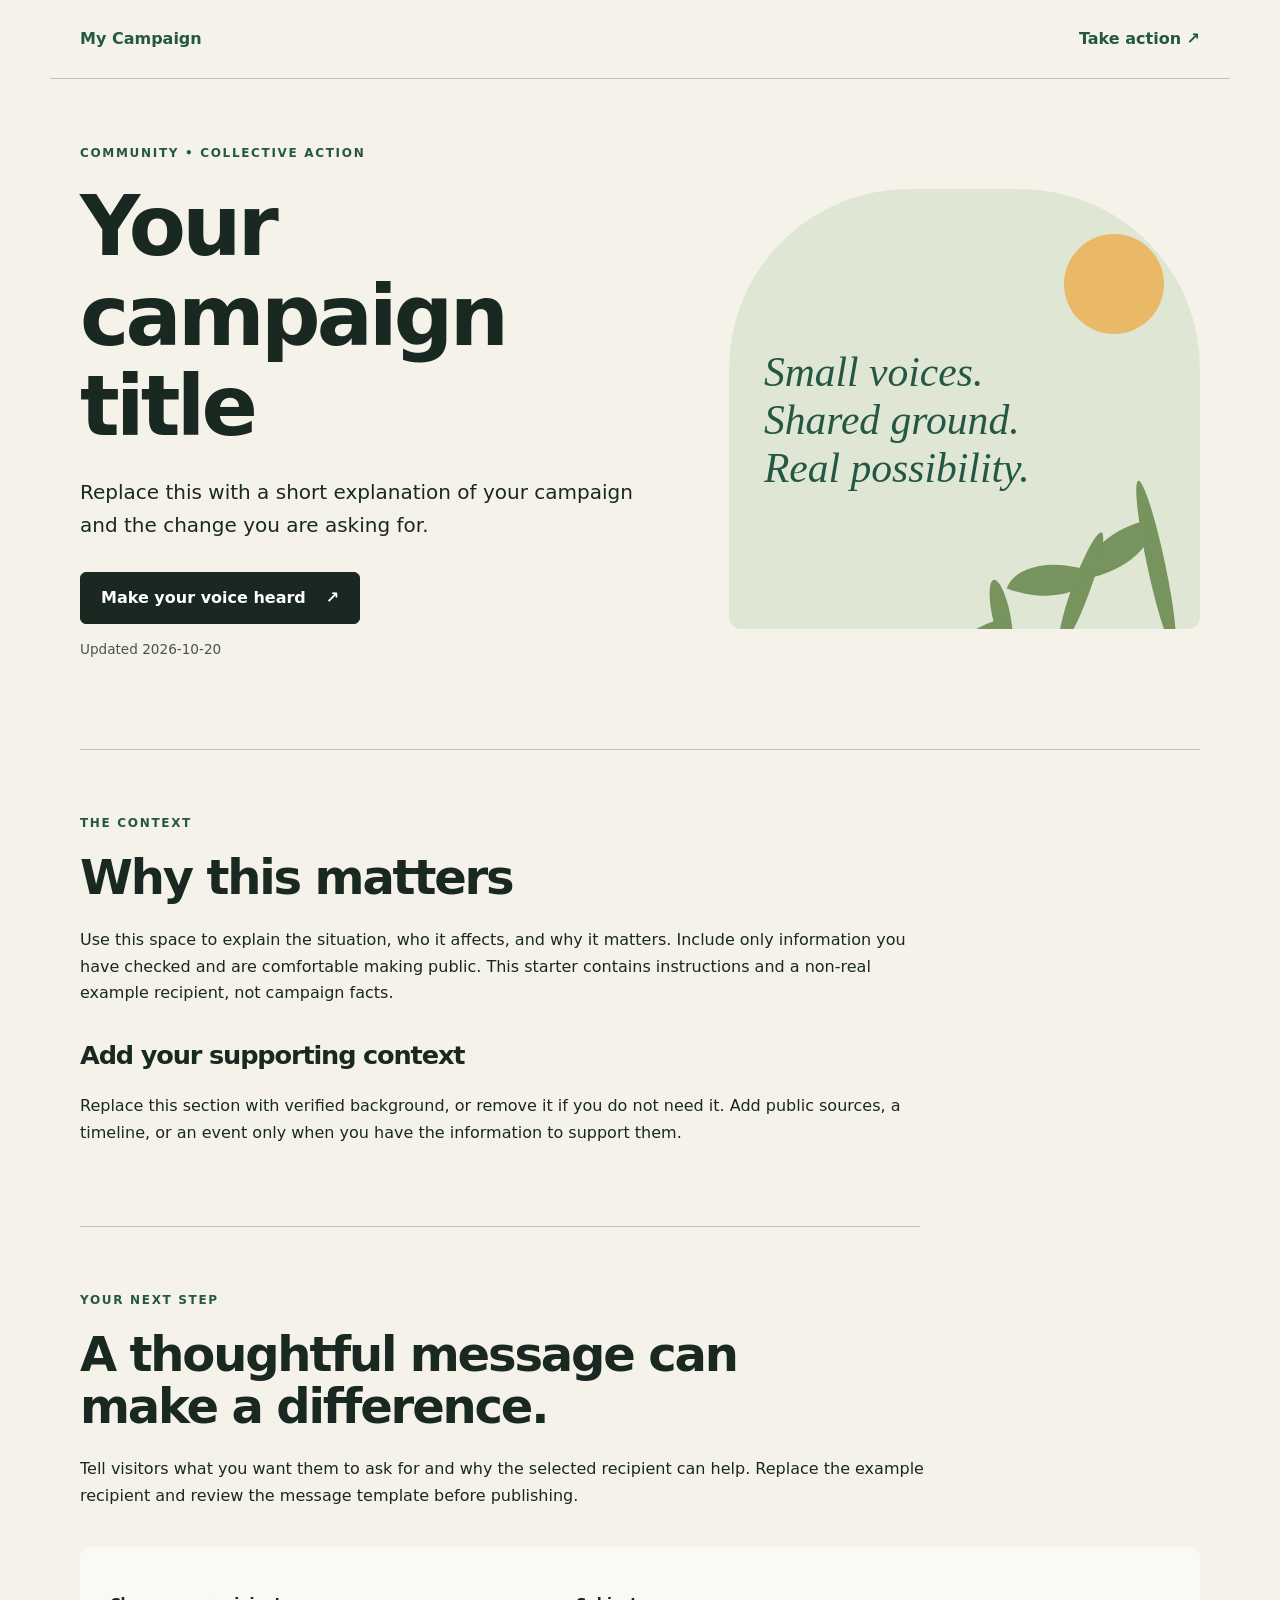
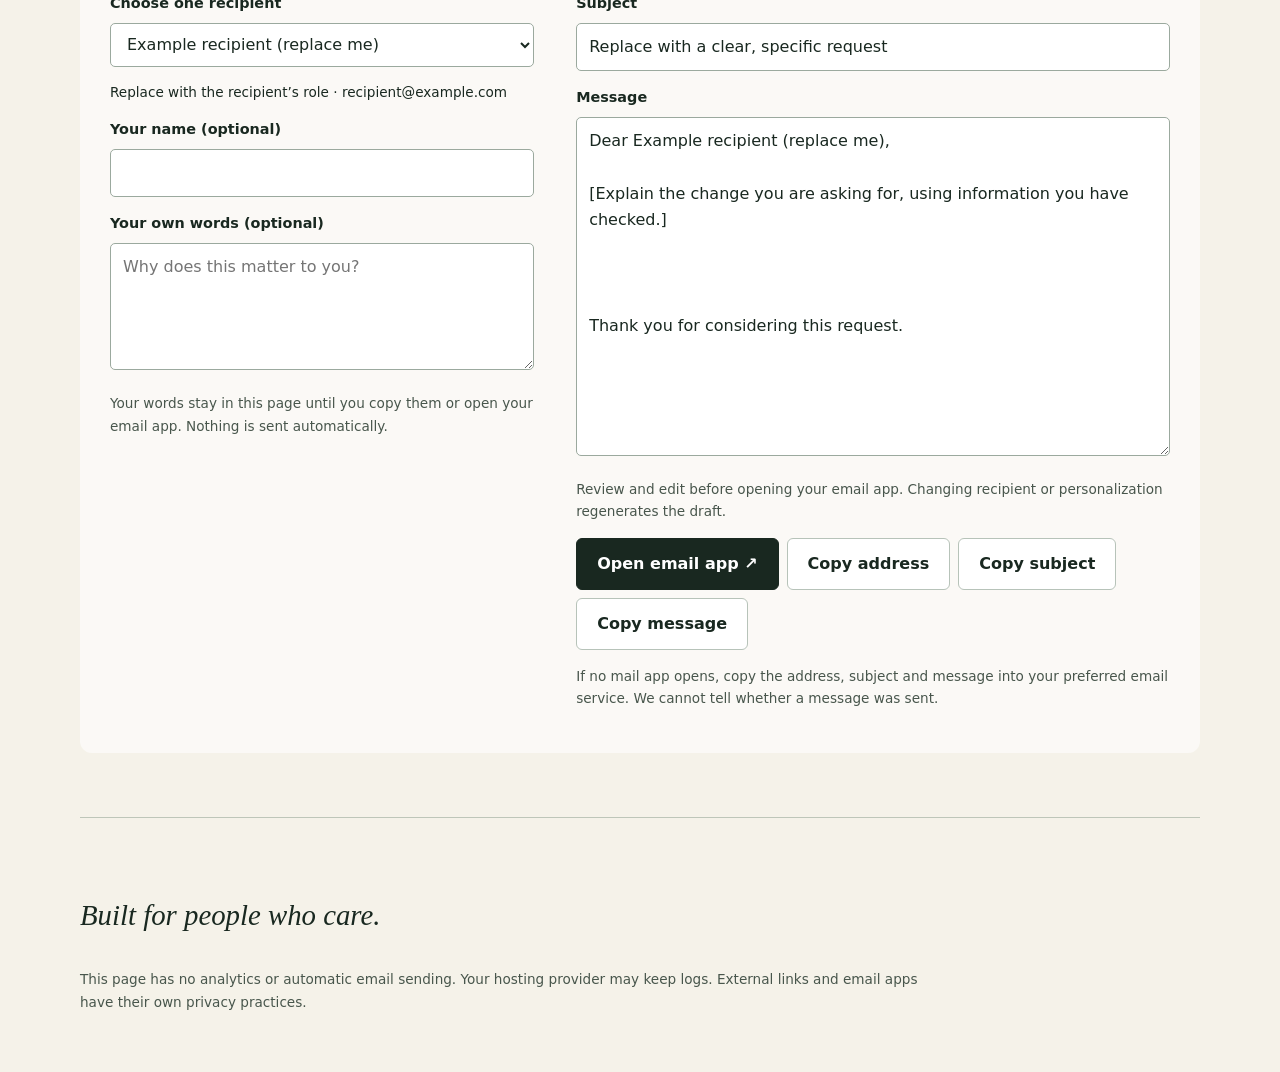
==== index.html @ 91231519 "Simplify root website and editor entrypoints with mission-first guide" ====
<!doctype html><html lang="en"><head><meta charset="utf-8"><meta name="viewport" content="width=device-width, initial-scale=1"><title>Your campaign title</title><meta name="description" content="Replace this with a short explanation of your campaign and the change you are asking for."><meta property="og:title" content="Your campaign title"><meta property="og:description" content="Replace this with a short explanation of your campaign and the change you are asking for."><link rel="stylesheet" href="styles/site.css"></head><body style="--accent:#245844;--paper:#f5f2e9"><a class="skip" href="#main">Skip to content</a><header class="topbar"><a href="#main">my campaign</a><a href="#take-action">Take action ↗</a></header><main id="main"><section class="hero"><div><p class="eyebrow">COMMUNITY • COLLECTIVE ACTION</p><h1>Your campaign title</h1><p class="lead">Replace this with a short explanation of your campaign and the change you are asking for.</p><a class="button" href="#take-action">Make your voice heard <span aria-hidden="true">↗</span></a><p class="small">Updated 2026-10-20</p></div><div class="garden" aria-hidden="true"><span>Small voices.<br>Shared ground.<br>Real possibility.</span><div class="sun"></div><div class="stem one"></div><div class="stem two"></div><div class="stem three"></div></div></section><section class="story"><p class="eyebrow">THE CONTEXT</p><h2>Why this matters</h2><p class="preserve">Use this space to explain the situation, who it affects, and why it matters. Include only information you have checked and are comfortable making public. This starter contains instructions and a non-real example recipient, not campaign facts.</p><h3>Add your supporting context</h3><p class="preserve">Replace this section with verified background, or remove it if you do not need it. Add public sources, a timeline, or an event only when you have the information to support them.</p></section><section id="take-action" class="action"><p class="eyebrow">YOUR NEXT STEP</p><h2>A thoughtful message can make a difference.</h2><p class="preserve">Tell visitors what you want them to ask for and why the selected recipient can help. Replace the example recipient and review the message template before publishing.</p><noscript><p>JavaScript is disabled. Use these addresses in your email app and write your own message:</p><ul><li>Example recipient (replace me): <a href="mailto:recipient@example.com">recipient@example.com</a></li></ul></noscript><div class="composer"><div><label for="recipient">Choose one recipient</label><select id="recipient"><option value="0">Example recipient (replace me)</option></select><p id="contact-detail"></p><label for="visitor-name">Your name (optional)</label><input id="visitor-name" maxlength="200" autocomplete="name"><label for="personal-message">Your own words (optional)</label><textarea id="personal-message" maxlength="10000" rows="4" placeholder="Why does this matter to you?"></textarea><p class="small">Your words stay in this page until you copy them or open your email app. Nothing is sent automatically.</p></div><div><label for="email-subject">Subject</label><input id="email-subject"><label for="email-body">Message</label><textarea id="email-body" rows="12"></textarea><p class="small">Review and edit before opening your email app. Changing recipient or personalization regenerates the draft.</p><div class="button-row"><a class="button" id="open-email" target="_blank" rel="noopener noreferrer">Open email app ↗</a><button data-copy="recipient">Copy address</button><button data-copy="email-subject">Copy subject</button><button data-copy="email-body">Copy message</button></div><p id="email-status" role="status"></p><p class="small">If no mail app opens, copy the address, subject and message into your preferred email service. We cannot tell whether a message was sent.</p></div></div></section><footer><p>Built for people who care.</p><p class="small">This page has no analytics or automatic email sending. Your hosting provider may keep logs. External links and email apps have their own privacy practices.</p></footer></main><script src="scripts/site.js"></script></body></html>
---- styles/site.css ----
*{box-sizing:border-box}html{scroll-behavior:smooth}body{margin:0;background:var(--paper,#f5f2e9);color:#192820;font-family:system-ui,-apple-system,BlinkMacSystemFont,"Segoe UI",sans-serif;line-height:1.65}a{color:var(--accent,#245844);text-underline-offset:4px}a,button,input,textarea,select{touch-action:manipulation}button,input,textarea,select{font:inherit}button,.button{display:inline-flex;align-items:center;justify-content:center;gap:20px;padding:12px 20px;border:1px solid #b7c3b9;border-radius:6px;background:#fff;color:#192820;text-decoration:none;font-weight:650;cursor:pointer;min-height:44px}.button{background:#192820;color:white;border-color:#192820}.button:hover,button:hover{filter:brightness(.9)}:focus-visible{outline:3px solid #db7533;outline-offset:3px}.topbar{display:flex;justify-content:space-between;align-items:center;gap:20px;max-width:1180px;margin:auto;padding:26px 30px;border-bottom:1px solid #bec6b9}.topbar a{text-decoration:none;font-weight:700}.topbar a:first-child{text-transform:capitalize}main{max-width:1180px;padding:0 30px;margin:auto}section{padding:64px 0;border-bottom:1px solid #bec6b9}.hero{display:grid;grid-template-columns:1.25fr 1fr;gap:60px;align-items:center;padding:65px 0 75px}.eyebrow{font-size:.75rem;letter-spacing:.14em;font-weight:750;color:var(--accent);margin:0 0 18px}h1,h2,h3{line-height:1.08;letter-spacing:-.045em;margin:0 0 24px}h1{font-size:clamp(3rem,6.5vw,5.6rem);max-width:850px}h2{font-size:clamp(2rem,4vw,3rem);max-width:800px}h3{font-size:1.6rem;margin-top:35px}.lead{font-size:1.25rem;max-width:560px;margin-bottom:30px}.small{font-size:.85rem;color:#48564c}.story{max-width:840px}.preserve{white-space:pre-line;overflow-wrap:anywhere}p{max-width:850px}figure{margin:0}figure img{width:100%;max-height:540px;object-fit:contain;border-radius:120px 120px 10px 10px}.garden{height:440px;border-radius:180px 180px 12px 12px;background:#dfe7d4;position:relative;overflow:hidden;color:#245844;padding:160px 35px 0}.garden span{position:relative;z-index:2;font-family:Georgia,serif;font-style:italic;font-size:2.6rem;line-height:1.15}.sun{position:absolute;right:36px;top:45px;width:100px;height:100px;background:#eab968;border-radius:50%}.stem{position:absolute;bottom:-20px;width:18px;height:170px;background:#77945e;transform:rotate(-12deg);right:35px;border-radius:100%}.stem:before{content:'';position:absolute;right:4px;top:40px;width:75px;height:45px;border-radius:100% 0;background:#77945e}.stem.two{right:110px;height:120px;transform:rotate(20deg)}.stem.three{right:190px;height:70px}.timeline{padding-left:25px}.timeline li{padding:0 0 25px 20px}.timeline li::marker{color:var(--accent)}.timeline p{margin:8px 0}.action{scroll-margin-top:20px}.composer{display:grid;grid-template-columns:1fr 1.4fr;gap:42px;margin-top:38px;background:#fff9;padding:30px;border-radius:12px}label{display:block;font-weight:650;font-size:.9rem;margin:15px 0 7px}input,textarea,select{width:100%;min-height:44px;border:1px solid #9ba99e;border-radius:5px;padding:10px 12px;background:#fff;color:#192820}textarea{resize:vertical}.button-row{display:flex;flex-wrap:wrap;gap:8px;margin-top:15px}.sources{list-style:none;padding:0}.sources li{margin:18px 0}.sources span{display:block;font-size:.85rem;color:#48564c}footer{padding:45px 0}footer>p:first-child{font-family:Georgia,serif;font-size:1.8rem;font-style:italic}#email-status{font-size:.9rem;overflow-wrap:anywhere}#contact-detail{font-size:.85rem;overflow-wrap:anywhere}.skip{position:absolute;left:10px;top:-100px;background:white;padding:10px;z-index:100}.skip:focus{top:10px}@media(max-width:700px){.topbar{padding:20px;align-items:flex-start;font-size:.85rem}main{padding:0 20px}.hero{grid-template-columns:1fr;gap:30px;padding:45px 0}.garden{height:310px;padding:90px 30px 0}.garden span{font-size:2.3rem}.composer{grid-template-columns:1fr;padding:20px;gap:10px}section{padding:40px 0}h1{font-size:3.25rem}.button-row>*{flex:1 1 auto}}@media(prefers-reduced-motion:reduce){html{scroll-behavior:auto}}
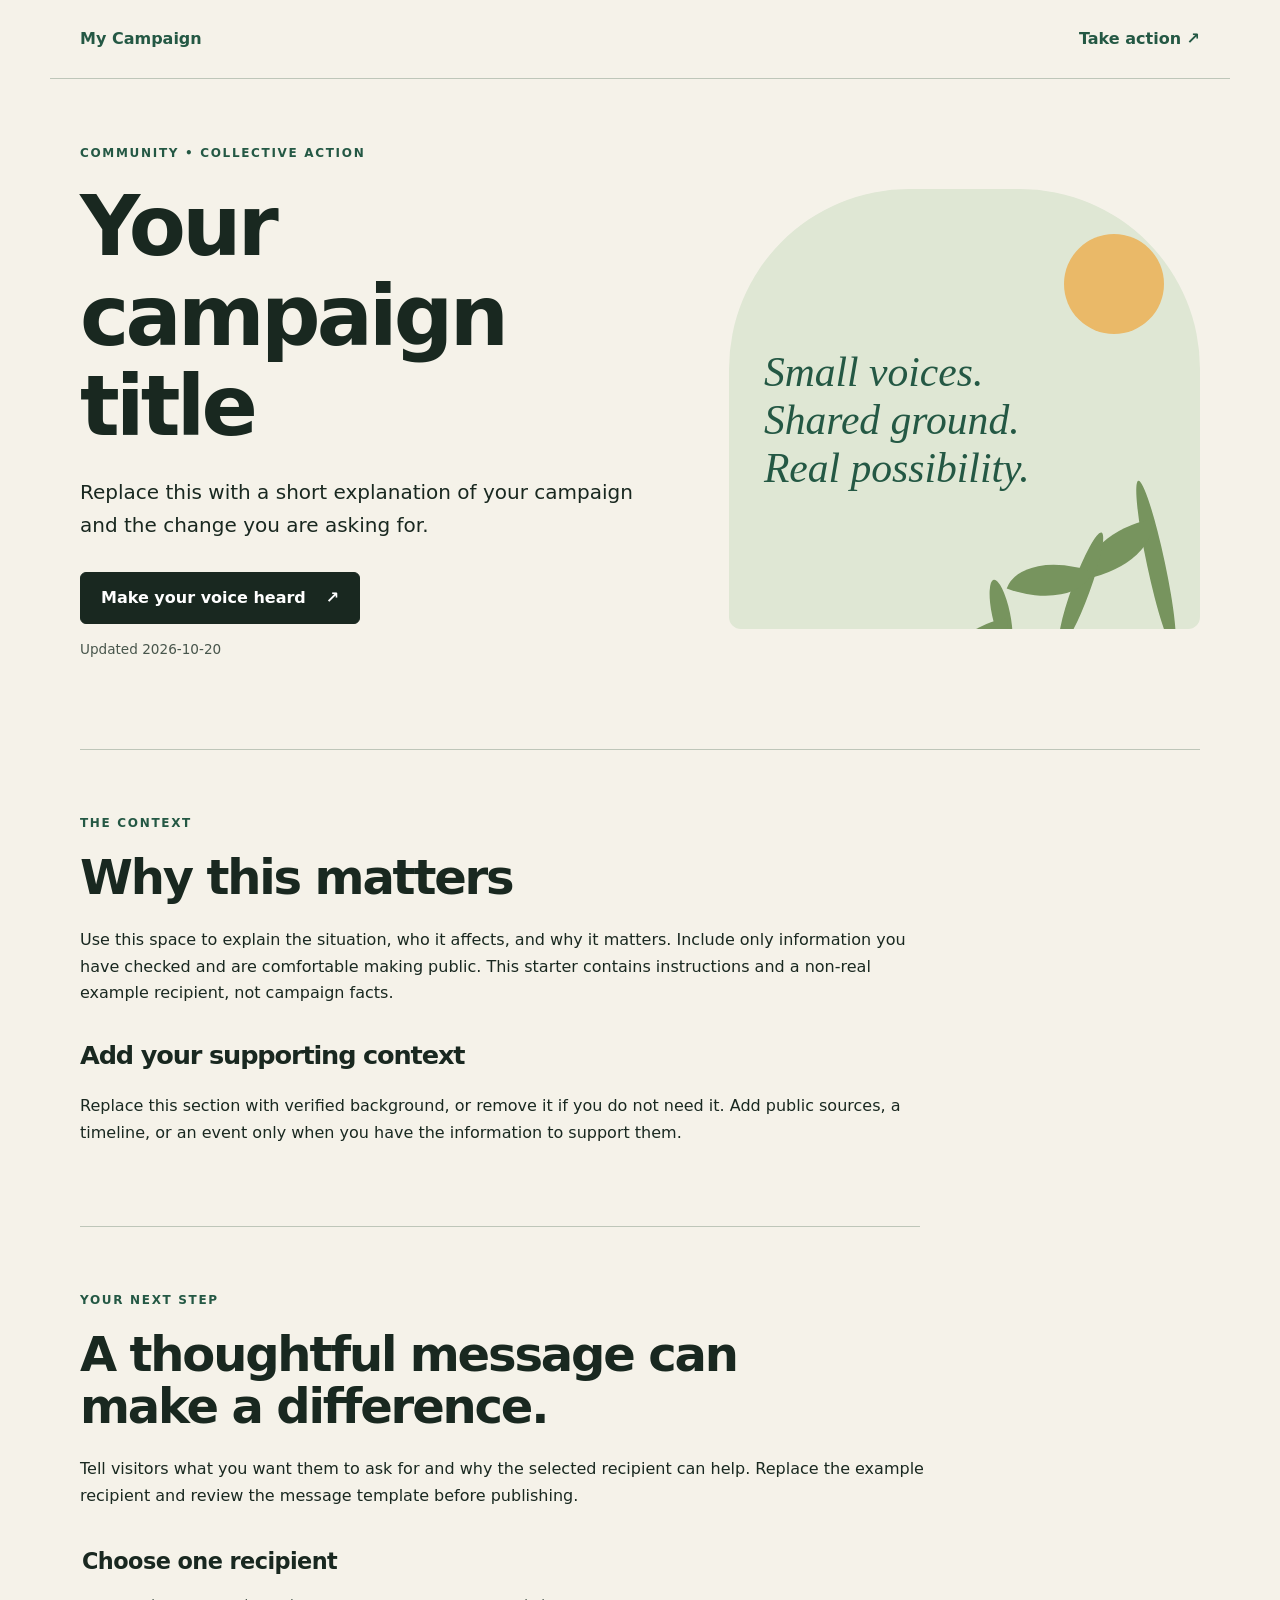
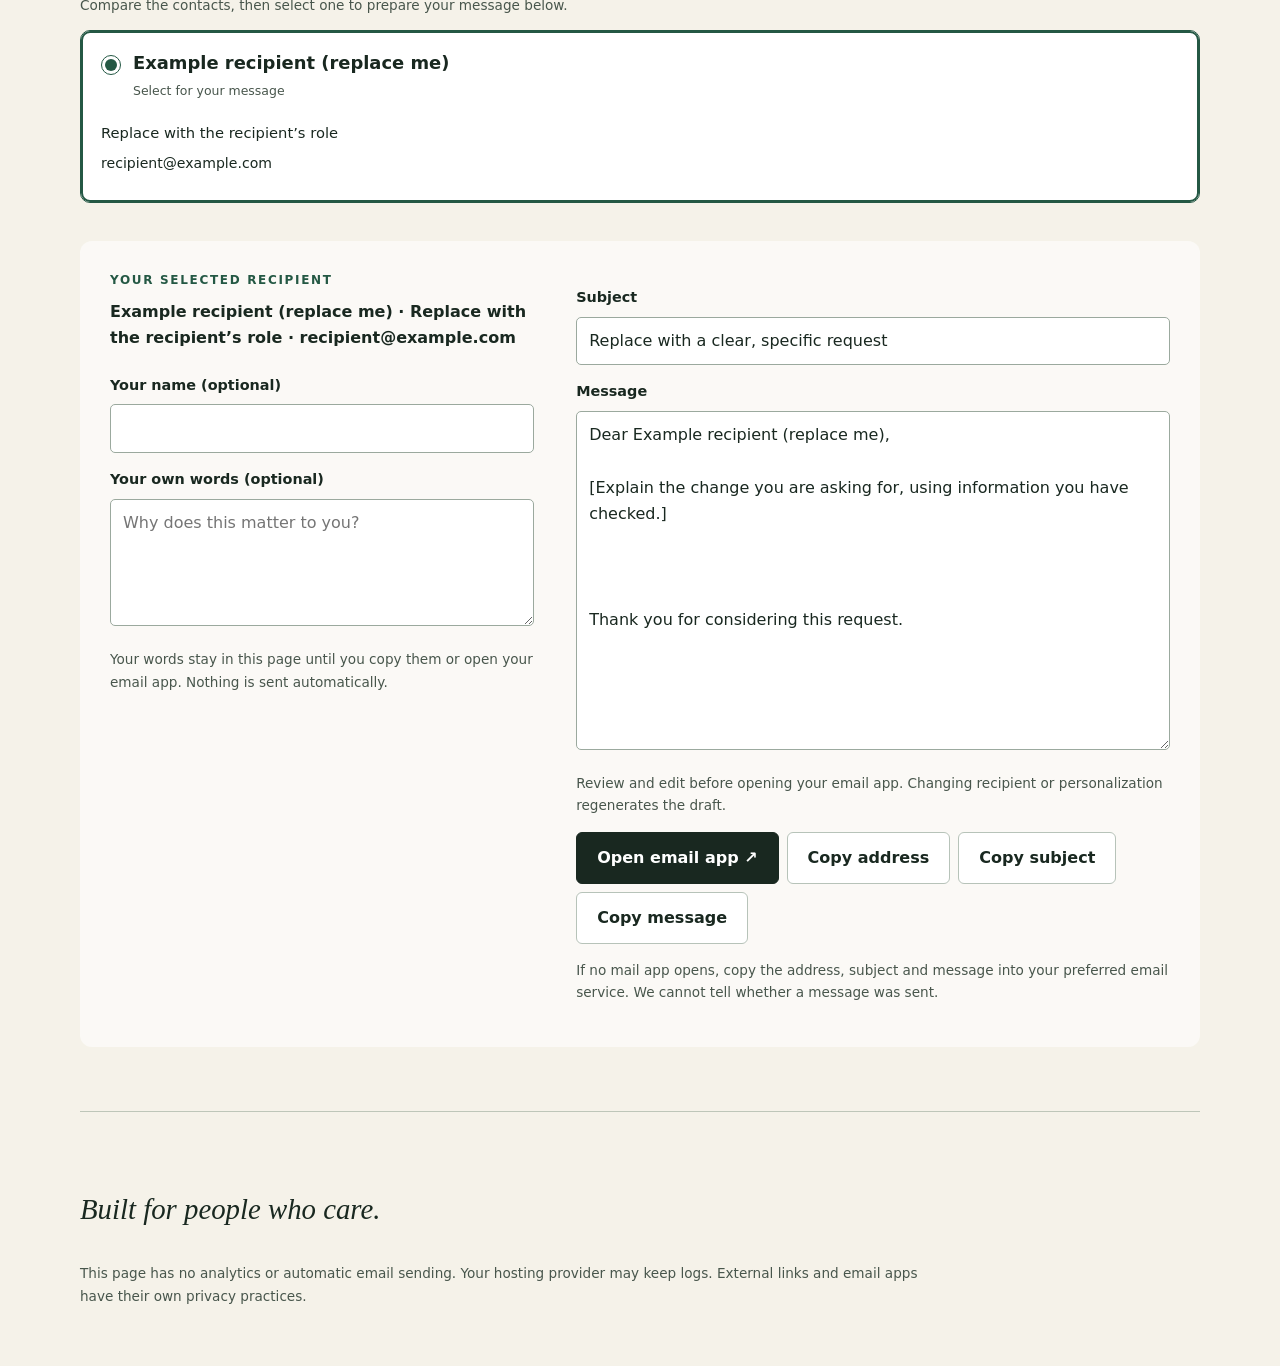
==== commit 8f58946e: "Show scannable recipient cards in preview and public website" ====
--- a/index.html
+++ b/index.html
@@ -1 +1 @@
-<!doctype html><html lang="en"><head><meta charset="utf-8"><meta name="viewport" content="width=device-width, initial-scale=1"><title>Your campaign title</title><meta name="description" content="Replace this with a short explanation of your campaign and the change you are asking for."><meta property="og:title" content="Your campaign title"><meta property="og:description" content="Replace this with a short explanation of your campaign and the change you are asking for."><link rel="stylesheet" href="styles/site.css"></head><body style="--accent:#245844;--paper:#f5f2e9"><a class="skip" href="#main">Skip to content</a><header class="topbar"><a href="#main">my campaign</a><a href="#take-action">Take action ↗</a></header><main id="main"><section class="hero"><div><p class="eyebrow">COMMUNITY • COLLECTIVE ACTION</p><h1>Your campaign title</h1><p class="lead">Replace this with a short explanation of your campaign and the change you are asking for.</p><a class="button" href="#take-action">Make your voice heard <span aria-hidden="true">↗</span></a><p class="small">Updated 2026-10-20</p></div><div class="garden" aria-hidden="true"><span>Small voices.<br>Shared ground.<br>Real possibility.</span><div class="sun"></div><div class="stem one"></div><div class="stem two"></div><div class="stem three"></div></div></section><section class="story"><p class="eyebrow">THE CONTEXT</p><h2>Why this matters</h2><p class="preserve">Use this space to explain the situation, who it affects, and why it matters. Include only information you have checked and are comfortable making public. This starter contains instructions and a non-real example recipient, not campaign facts.</p><h3>Add your supporting context</h3><p class="preserve">Replace this section with verified background, or remove it if you do not need it. Add public sources, a timeline, or an event only when you have the information to support them.</p></section><section id="take-action" class="action"><p class="eyebrow">YOUR NEXT STEP</p><h2>A thoughtful message can make a difference.</h2><p class="preserve">Tell visitors what you want them to ask for and why the selected recipient can help. Replace the example recipient and review the message template before publishing.</p><noscript><p>JavaScript is disabled. Use these addresses in your email app and write your own message:</p><ul><li>Example recipient (replace me): <a href="mailto:recipient@example.com">recipient@example.com</a></li></ul></noscript><div class="composer"><div><label for="recipient">Choose one recipient</label><select id="recipient"><option value="0">Example recipient (replace me)</option></select><p id="contact-detail"></p><label for="visitor-name">Your name (optional)</label><input id="visitor-name" maxlength="200" autocomplete="name"><label for="personal-message">Your own words (optional)</label><textarea id="personal-message" maxlength="10000" rows="4" placeholder="Why does this matter to you?"></textarea><p class="small">Your words stay in this page until you copy them or open your email app. Nothing is sent automatically.</p></div><div><label for="email-subject">Subject</label><input id="email-subject"><label for="email-body">Message</label><textarea id="email-body" rows="12"></textarea><p class="small">Review and edit before opening your email app. Changing recipient or personalization regenerates the draft.</p><div class="button-row"><a class="button" id="open-email" target="_blank" rel="noopener noreferrer">Open email app ↗</a><button data-copy="recipient">Copy address</button><button data-copy="email-subject">Copy subject</button><button data-copy="email-body">Copy message</button></div><p id="email-status" role="status"></p><p class="small">If no mail app opens, copy the address, subject and message into your preferred email service. We cannot tell whether a message was sent.</p></div></div></section><footer><p>Built for people who care.</p><p class="small">This page has no analytics or automatic email sending. Your hosting provider may keep logs. External links and email apps have their own privacy practices.</p></footer></main><script src="scripts/site.js"></script></body></html>+<!doctype html><html lang="en"><head><meta charset="utf-8"><meta name="viewport" content="width=device-width, initial-scale=1"><title>Your campaign title</title><meta name="description" content="Replace this with a short explanation of your campaign and the change you are asking for."><meta property="og:title" content="Your campaign title"><meta property="og:description" content="Replace this with a short explanation of your campaign and the change you are asking for."><link rel="stylesheet" href="styles/site.css"></head><body style="--accent:#245844;--paper:#f5f2e9"><a class="skip" href="#main">Skip to content</a><header class="topbar"><a href="#main">my campaign</a><a href="#take-action">Take action ↗</a></header><main id="main"><section class="hero"><div><p class="eyebrow">COMMUNITY • COLLECTIVE ACTION</p><h1>Your campaign title</h1><p class="lead">Replace this with a short explanation of your campaign and the change you are asking for.</p><a class="button" href="#take-action">Make your voice heard <span aria-hidden="true">↗</span></a><p class="small">Updated 2026-10-20</p></div><div class="garden" aria-hidden="true"><span>Small voices.<br>Shared ground.<br>Real possibility.</span><div class="sun"></div><div class="stem one"></div><div class="stem two"></div><div class="stem three"></div></div></section><section class="story"><p class="eyebrow">THE CONTEXT</p><h2>Why this matters</h2><p class="preserve">Use this space to explain the situation, who it affects, and why it matters. Include only information you have checked and are comfortable making public. This starter contains instructions and a non-real example recipient, not campaign facts.</p><h3>Add your supporting context</h3><p class="preserve">Replace this section with verified background, or remove it if you do not need it. Add public sources, a timeline, or an event only when you have the information to support them.</p></section><section id="take-action" class="action"><p class="eyebrow">YOUR NEXT STEP</p><h2>A thoughtful message can make a difference.</h2><p class="preserve">Tell visitors what you want them to ask for and why the selected recipient can help. Replace the example recipient and review the message template before publishing.</p><fieldset class="recipient-picker" aria-describedby="recipient-help"><legend>Choose one recipient</legend><p id="recipient-help" class="small">Compare the contacts, then select one to prepare your message below.</p><div class="recipient-cards"><article class="recipient-card"><label class="recipient-choice" for="recipient-0"><input type="radio" name="recipient" id="recipient-0" value="0" checked><span><strong class="recipient-name">Example recipient (replace me)</strong><span class="recipient-choice-hint">Select for your message</span></span></label><div class="recipient-info"><p class="recipient-role">Replace with the recipient’s role</p><p class="recipient-address">recipient@example.com</p></div></article></div></fieldset><noscript><p>JavaScript is disabled. Use the addresses shown above in your email app and write your own message. Draft preparation requires JavaScript.</p></noscript><div class="composer"><div><p class="eyebrow">YOUR SELECTED RECIPIENT</p><p id="contact-detail" role="status">Example recipient (replace me) · recipient@example.com</p><label for="visitor-name">Your name (optional)</label><input id="visitor-name" maxlength="200" autocomplete="name"><label for="personal-message">Your own words (optional)</label><textarea id="personal-message" maxlength="10000" rows="4" placeholder="Why does this matter to you?"></textarea><p class="small">Your words stay in this page until you copy them or open your email app. Nothing is sent automatically.</p></div><div><label for="email-subject">Subject</label><input id="email-subject"><label for="email-body">Message</label><textarea id="email-body" rows="12"></textarea><p class="small">Review and edit before opening your email app. Changing recipient or personalization regenerates the draft.</p><div class="button-row"><a class="button" id="open-email" target="_blank" rel="noopener noreferrer">Open email app ↗</a><button data-copy="recipient">Copy address</button><button data-copy="email-subject">Copy subject</button><button data-copy="email-body">Copy message</button></div><p id="email-status" role="status"></p><p class="small">If no mail app opens, copy the address, subject and message into your preferred email service. We cannot tell whether a message was sent.</p></div></div></section><footer><p>Built for people who care.</p><p class="small">This page has no analytics or automatic email sending. Your hosting provider may keep logs. External links and email apps have their own privacy practices.</p></footer></main><script src="scripts/site.js"></script></body></html>
--- a/styles/site.css
+++ b/styles/site.css
@@ -1 +1,3 @@
 *{box-sizing:border-box}html{scroll-behavior:smooth}body{margin:0;background:var(--paper,#f5f2e9);color:#192820;font-family:system-ui,-apple-system,BlinkMacSystemFont,"Segoe UI",sans-serif;line-height:1.65}a{color:var(--accent,#245844);text-underline-offset:4px}a,button,input,textarea,select{touch-action:manipulation}button,input,textarea,select{font:inherit}button,.button{display:inline-flex;align-items:center;justify-content:center;gap:20px;padding:12px 20px;border:1px solid #b7c3b9;border-radius:6px;background:#fff;color:#192820;text-decoration:none;font-weight:650;cursor:pointer;min-height:44px}.button{background:#192820;color:white;border-color:#192820}.button:hover,button:hover{filter:brightness(.9)}:focus-visible{outline:3px solid #db7533;outline-offset:3px}.topbar{display:flex;justify-content:space-between;align-items:center;gap:20px;max-width:1180px;margin:auto;padding:26px 30px;border-bottom:1px solid #bec6b9}.topbar a{text-decoration:none;font-weight:700}.topbar a:first-child{text-transform:capitalize}main{max-width:1180px;padding:0 30px;margin:auto}section{padding:64px 0;border-bottom:1px solid #bec6b9}.hero{display:grid;grid-template-columns:1.25fr 1fr;gap:60px;align-items:center;padding:65px 0 75px}.eyebrow{font-size:.75rem;letter-spacing:.14em;font-weight:750;color:var(--accent);margin:0 0 18px}h1,h2,h3{line-height:1.08;letter-spacing:-.045em;margin:0 0 24px}h1{font-size:clamp(3rem,6.5vw,5.6rem);max-width:850px}h2{font-size:clamp(2rem,4vw,3rem);max-width:800px}h3{font-size:1.6rem;margin-top:35px}.lead{font-size:1.25rem;max-width:560px;margin-bottom:30px}.small{font-size:.85rem;color:#48564c}.story{max-width:840px}.preserve{white-space:pre-line;overflow-wrap:anywhere}p{max-width:850px}figure{margin:0}figure img{width:100%;max-height:540px;object-fit:contain;border-radius:120px 120px 10px 10px}.garden{height:440px;border-radius:180px 180px 12px 12px;background:#dfe7d4;position:relative;overflow:hidden;color:#245844;padding:160px 35px 0}.garden span{position:relative;z-index:2;font-family:Georgia,serif;font-style:italic;font-size:2.6rem;line-height:1.15}.sun{position:absolute;right:36px;top:45px;width:100px;height:100px;background:#eab968;border-radius:50%}.stem{position:absolute;bottom:-20px;width:18px;height:170px;background:#77945e;transform:rotate(-12deg);right:35px;border-radius:100%}.stem:before{content:'';position:absolute;right:4px;top:40px;width:75px;height:45px;border-radius:100% 0;background:#77945e}.stem.two{right:110px;height:120px;transform:rotate(20deg)}.stem.three{right:190px;height:70px}.timeline{padding-left:25px}.timeline li{padding:0 0 25px 20px}.timeline li::marker{color:var(--accent)}.timeline p{margin:8px 0}.action{scroll-margin-top:20px}.composer{display:grid;grid-template-columns:1fr 1.4fr;gap:42px;margin-top:38px;background:#fff9;padding:30px;border-radius:12px}label{display:block;font-weight:650;font-size:.9rem;margin:15px 0 7px}input,textarea,select{width:100%;min-height:44px;border:1px solid #9ba99e;border-radius:5px;padding:10px 12px;background:#fff;color:#192820}textarea{resize:vertical}.button-row{display:flex;flex-wrap:wrap;gap:8px;margin-top:15px}.sources{list-style:none;padding:0}.sources li{margin:18px 0}.sources span{display:block;font-size:.85rem;color:#48564c}footer{padding:45px 0}footer>p:first-child{font-family:Georgia,serif;font-size:1.8rem;font-style:italic}#email-status{font-size:.9rem;overflow-wrap:anywhere}#contact-detail{font-size:.85rem;overflow-wrap:anywhere}.skip{position:absolute;left:10px;top:-100px;background:white;padding:10px;z-index:100}.skip:focus{top:10px}@media(max-width:700px){.topbar{padding:20px;align-items:flex-start;font-size:.85rem}main{padding:0 20px}.hero{grid-template-columns:1fr;gap:30px;padding:45px 0}.garden{height:310px;padding:90px 30px 0}.garden span{font-size:2.3rem}.composer{grid-template-columns:1fr;padding:20px;gap:10px}section{padding:40px 0}h1{font-size:3.25rem}.button-row>*{flex:1 1 auto}}@media(prefers-reduced-motion:reduce){html{scroll-behavior:auto}}
+
+.recipient-picker{border:0;padding:0;margin:34px 0 0;min-width:0}.recipient-picker legend{font-size:1.4rem;font-weight:750;letter-spacing:-.025em}.recipient-cards{display:grid;grid-template-columns:repeat(auto-fit,minmax(min(100%,280px),1fr));gap:16px}.recipient-card{min-width:0;background:#fff;border:1px solid #b7c3b9;border-radius:10px;overflow-wrap:anywhere;transition:border-color .15s,box-shadow .15s}.recipient-card:has(input:checked){border-color:var(--accent);box-shadow:inset 0 0 0 2px var(--accent)}.recipient-card:focus-within{outline:3px solid #db7533;outline-offset:3px}.recipient-choice{display:flex;align-items:flex-start;gap:12px;padding:20px 20px 12px;margin:0;cursor:pointer;font-size:1rem;min-height:64px}.recipient-choice input{width:20px;min-height:20px;height:20px;flex:0 0 20px;margin:4px 0 0;accent-color:var(--accent);padding:0}.recipient-name{display:block;font-size:1.12rem;line-height:1.35}.recipient-choice-hint{display:block;margin-top:6px;font-size:.78rem;color:#48564c;font-weight:400}.recipient-info{padding:0 20px 20px}.recipient-info p{margin:7px 0}.recipient-group{font-size:.78rem;font-weight:750;color:var(--accent);letter-spacing:.04em}.recipient-role{font-size:.92rem}.recipient-address{font-size:.88rem}.recipient-info>a{display:inline-block;font-size:.85rem;padding:8px 0;min-height:44px}.composer>div{min-width:0}.composer .eyebrow{margin-bottom:8px}#contact-detail{font-size:1rem;font-weight:650;margin:0 0 22px}.composer input,.composer textarea{min-width:0}
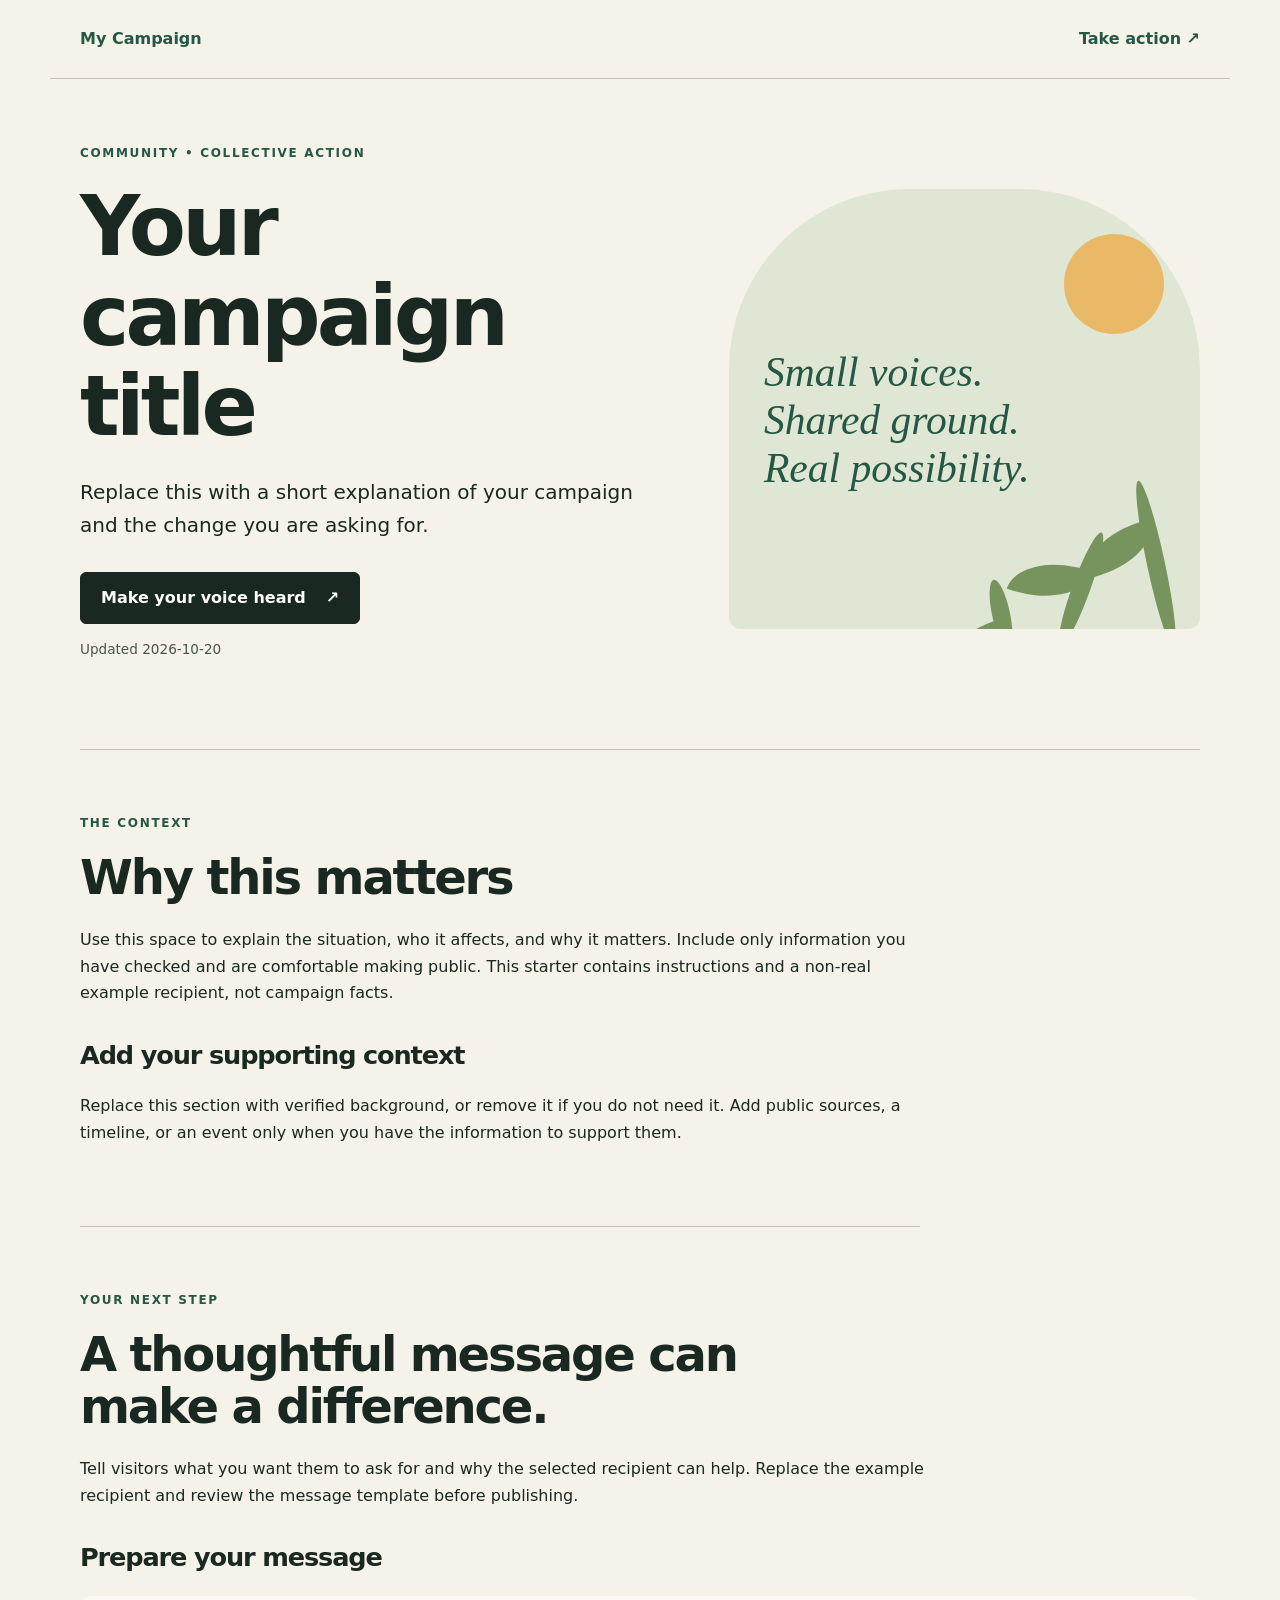
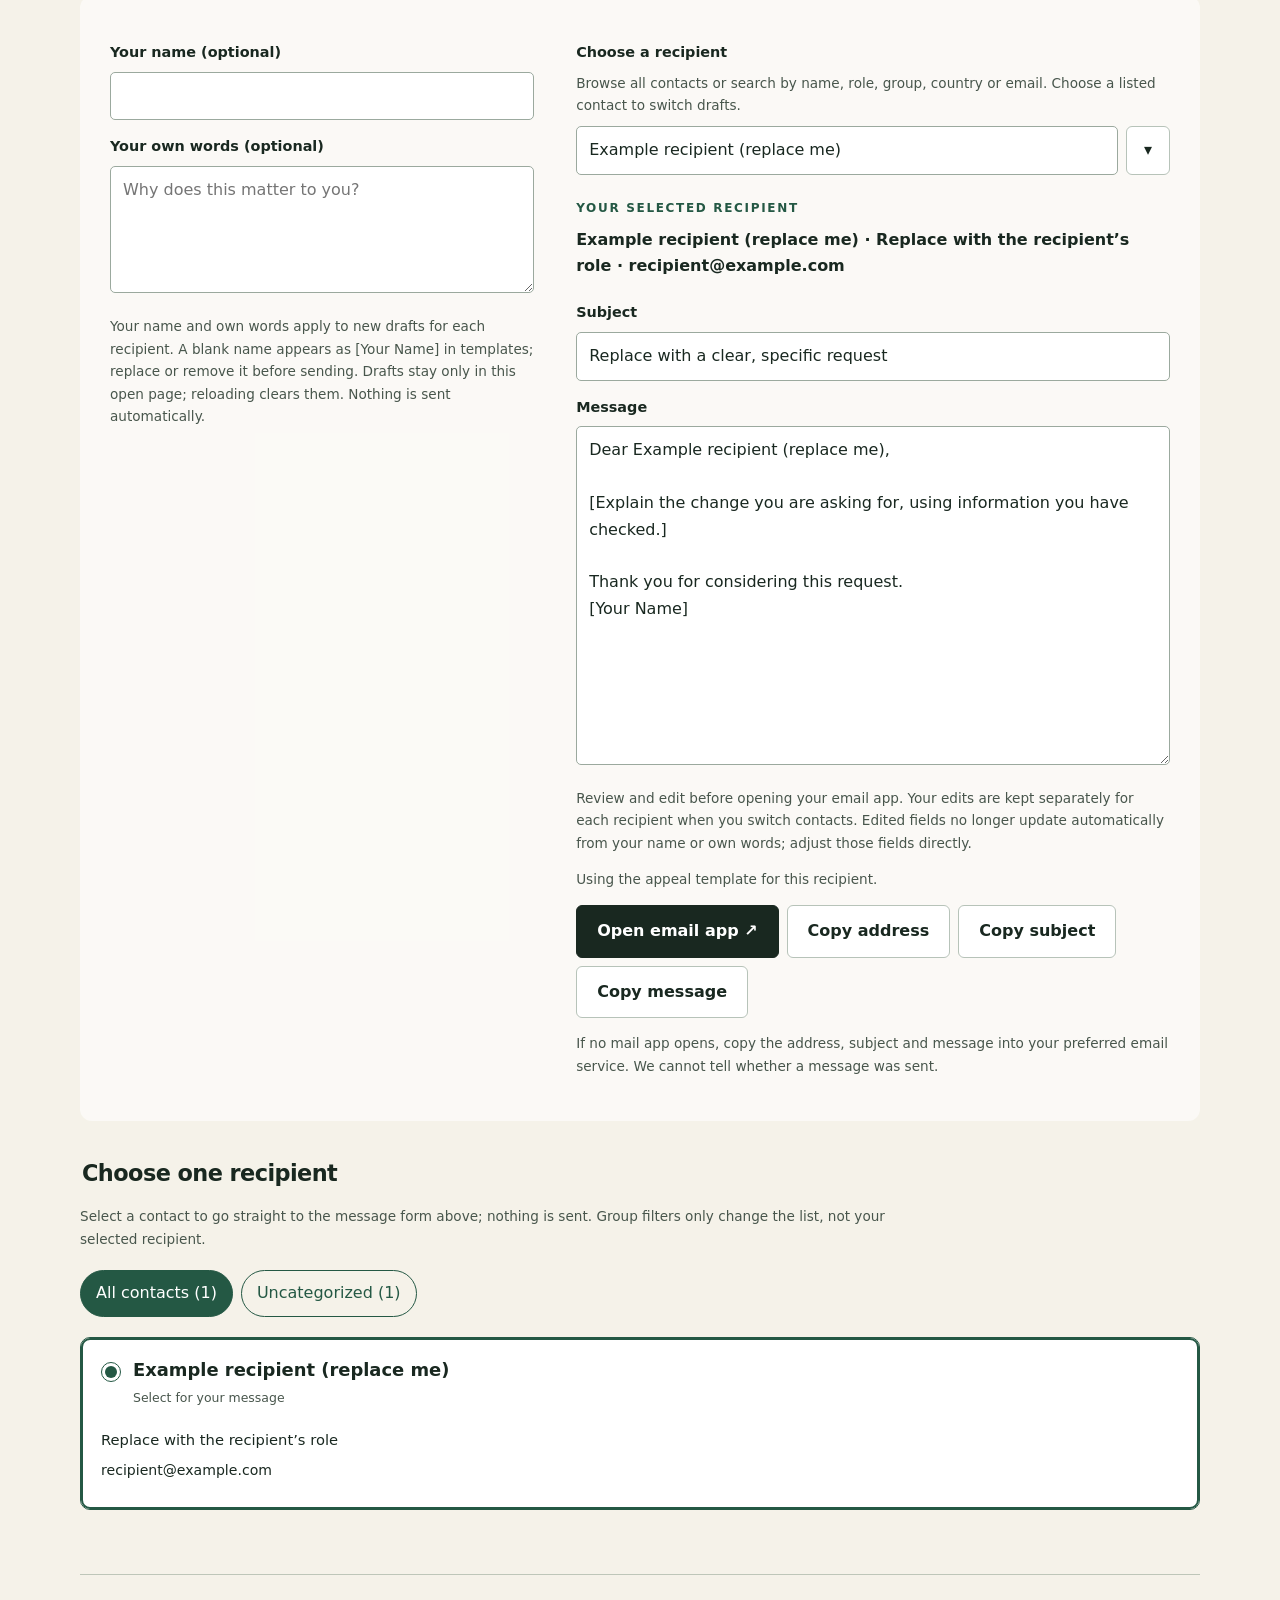
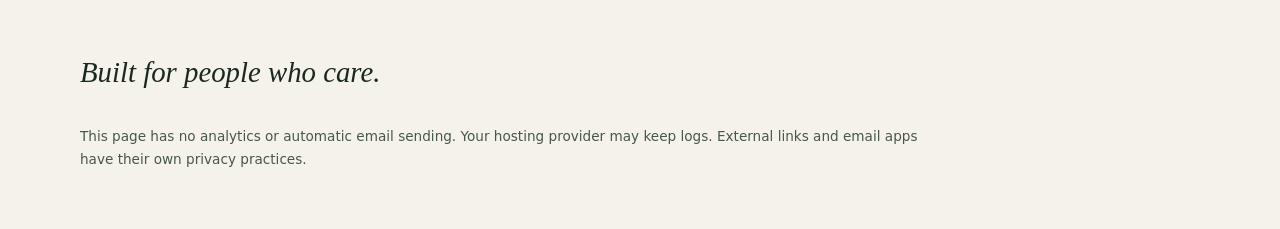
==== commit d4e26cc1: "Improve campaign contacts, form navigation, timeline and sharing" ====
--- a/index.html
+++ b/index.html
@@ -1 +1 @@
-<!doctype html><html lang="en"><head><meta charset="utf-8"><meta name="viewport" content="width=device-width, initial-scale=1"><title>Your campaign title</title><meta name="description" content="Replace this with a short explanation of your campaign and the change you are asking for."><meta property="og:title" content="Your campaign title"><meta property="og:description" content="Replace this with a short explanation of your campaign and the change you are asking for."><link rel="stylesheet" href="styles/site.css"></head><body style="--accent:#245844;--paper:#f5f2e9"><a class="skip" href="#main">Skip to content</a><header class="topbar"><a href="#main">my campaign</a><a href="#take-action">Take action ↗</a></header><main id="main"><section class="hero"><div><p class="eyebrow">COMMUNITY • COLLECTIVE ACTION</p><h1>Your campaign title</h1><p class="lead">Replace this with a short explanation of your campaign and the change you are asking for.</p><a class="button" href="#take-action">Make your voice heard <span aria-hidden="true">↗</span></a><p class="small">Updated 2026-10-20</p></div><div class="garden" aria-hidden="true"><span>Small voices.<br>Shared ground.<br>Real possibility.</span><div class="sun"></div><div class="stem one"></div><div class="stem two"></div><div class="stem three"></div></div></section><section class="story"><p class="eyebrow">THE CONTEXT</p><h2>Why this matters</h2><p class="preserve">Use this space to explain the situation, who it affects, and why it matters. Include only information you have checked and are comfortable making public. This starter contains instructions and a non-real example recipient, not campaign facts.</p><h3>Add your supporting context</h3><p class="preserve">Replace this section with verified background, or remove it if you do not need it. Add public sources, a timeline, or an event only when you have the information to support them.</p></section><section id="take-action" class="action"><p class="eyebrow">YOUR NEXT STEP</p><h2>A thoughtful message can make a difference.</h2><p class="preserve">Tell visitors what you want them to ask for and why the selected recipient can help. Replace the example recipient and review the message template before publishing.</p><fieldset class="recipient-picker" aria-describedby="recipient-help"><legend>Choose one recipient</legend><p id="recipient-help" class="small">Compare the contacts, then select one to prepare your message below.</p><div class="recipient-cards"><article class="recipient-card"><label class="recipient-choice" for="recipient-0"><input type="radio" name="recipient" id="recipient-0" value="0" checked><span><strong class="recipient-name">Example recipient (replace me)</strong><span class="recipient-choice-hint">Select for your message</span></span></label><div class="recipient-info"><p class="recipient-role">Replace with the recipient’s role</p><p class="recipient-address">recipient@example.com</p></div></article></div></fieldset><noscript><p>JavaScript is disabled. Use the addresses shown above in your email app and write your own message. Draft preparation requires JavaScript.</p></noscript><div class="composer"><div><p class="eyebrow">YOUR SELECTED RECIPIENT</p><p id="contact-detail" role="status">Example recipient (replace me) · recipient@example.com</p><label for="visitor-name">Your name (optional)</label><input id="visitor-name" maxlength="200" autocomplete="name"><label for="personal-message">Your own words (optional)</label><textarea id="personal-message" maxlength="10000" rows="4" placeholder="Why does this matter to you?"></textarea><p class="small">Your words stay in this page until you copy them or open your email app. Nothing is sent automatically.</p></div><div><label for="email-subject">Subject</label><input id="email-subject"><label for="email-body">Message</label><textarea id="email-body" rows="12"></textarea><p class="small">Review and edit before opening your email app. Changing recipient or personalization regenerates the draft.</p><div class="button-row"><a class="button" id="open-email" target="_blank" rel="noopener noreferrer">Open email app ↗</a><button data-copy="recipient">Copy address</button><button data-copy="email-subject">Copy subject</button><button data-copy="email-body">Copy message</button></div><p id="email-status" role="status"></p><p class="small">If no mail app opens, copy the address, subject and message into your preferred email service. We cannot tell whether a message was sent.</p></div></div></section><footer><p>Built for people who care.</p><p class="small">This page has no analytics or automatic email sending. Your hosting provider may keep logs. External links and email apps have their own privacy practices.</p></footer></main><script src="scripts/site.js"></script></body></html>+<!doctype html><html lang="en"><head><meta charset="utf-8"><meta name="viewport" content="width=device-width, initial-scale=1"><title>Your campaign title</title><meta name="description" content="Replace this with a short explanation of your campaign and the change you are asking for."><meta property="og:title" content="Your campaign title"><meta property="og:description" content="Replace this with a short explanation of your campaign and the change you are asking for."><link rel="stylesheet" href="styles/site.css"></head><body style="--accent:#245844;--paper:#f5f2e9"><a class="skip" href="#main">Skip to content</a><header class="topbar"><a href="#main">my campaign</a><a href="#take-action">Take action ↗</a></header><main id="main"><section class="hero"><div><p class="eyebrow">COMMUNITY • COLLECTIVE ACTION</p><h1>Your campaign title</h1><p class="lead">Replace this with a short explanation of your campaign and the change you are asking for.</p><a class="button" href="#take-action">Make your voice heard <span aria-hidden="true">↗</span></a><p class="small">Updated 2026-10-20</p></div><div class="garden" aria-hidden="true"><span>Small voices.<br>Shared ground.<br>Real possibility.</span><div class="sun"></div><div class="stem one"></div><div class="stem two"></div><div class="stem three"></div></div></section><section class="story"><p class="eyebrow">THE CONTEXT</p><h2>Why this matters</h2><p class="preserve">Use this space to explain the situation, who it affects, and why it matters. Include only information you have checked and are comfortable making public. This starter contains instructions and a non-real example recipient, not campaign facts.</p><h3>Add your supporting context</h3><p class="preserve">Replace this section with verified background, or remove it if you do not need it. Add public sources, a timeline, or an event only when you have the information to support them.</p></section><section id="take-action" class="action"><p class="eyebrow">YOUR NEXT STEP</p><h2>A thoughtful message can make a difference.</h2><p class="preserve">Tell visitors what you want them to ask for and why the selected recipient can help. Replace the example recipient and review the message template before publishing.</p><h3 id="appeal-heading" tabindex="-1">Prepare your message</h3><div class="composer" id="appeal-form" role="region" aria-labelledby="appeal-heading"><div class="composer-personal"><label for="visitor-name">Your name (optional)</label><input id="visitor-name" maxlength="200" autocomplete="name"><label for="personal-message">Your own words (optional)</label><textarea id="personal-message" maxlength="10000" rows="4" placeholder="Why does this matter to you?"></textarea><p class="small">Your name and own words apply to new drafts for each recipient. A blank name appears as [Your Name] in templates; replace or remove it before sending. Drafts stay only in this open page; reloading clears them. Nothing is sent automatically.</p></div><div class="composer-message"><div class="recipient-search" id="recipient-search" hidden><label for="recipient-query">Choose a recipient</label><p id="recipient-search-help" class="small">Browse all contacts or search by name, role, group, country or email. Choose a listed contact to switch drafts.</p><div class="recipient-search-control"><input id="recipient-query" role="combobox" aria-autocomplete="list" aria-expanded="false" aria-controls="recipient-options" aria-describedby="recipient-search-help" autocomplete="off" spellcheck="false"><button type="button" id="recipient-toggle" aria-label="Browse all recipients" aria-expanded="false" aria-controls="recipient-options">▾</button></div><ul id="recipient-options" role="listbox" aria-label="Recipients" hidden></ul><p id="recipient-search-status" class="small" role="status"></p></div><p class="eyebrow">YOUR SELECTED RECIPIENT</p><p id="contact-detail" role="status">Example recipient (replace me) · recipient@example.com</p><label for="email-subject">Subject</label><input id="email-subject"><label for="email-body">Message</label><textarea id="email-body" rows="12"></textarea><p class="small">Review and edit before opening your email app. Your edits are kept separately for each recipient when you switch contacts. Edited fields no longer update automatically from your name or own words; adjust those fields directly.</p><p id="draft-status" class="small" role="status"></p><div class="button-row"><a class="button" id="open-email" target="_blank" rel="noopener noreferrer">Open email app ↗</a><button data-copy="recipient">Copy address</button><button data-copy="email-subject">Copy subject</button><button data-copy="email-body">Copy message</button></div><p id="email-status" role="status"></p><p class="small">If no mail app opens, copy the address, subject and message into your preferred email service. We cannot tell whether a message was sent.</p></div></div><fieldset id="recipient-picker" class="recipient-picker" aria-describedby="recipient-help"><legend>Choose one recipient</legend><p id="recipient-help" class="small">Select a contact to go straight to the message form above; nothing is sent. Group filters only change the list, not your selected recipient.</p><div class="recipient-filters" id="recipient-filters" role="group" aria-label="Filter contacts by group" hidden><button type="button" data-contact-group="all" aria-pressed="true">All contacts (1)</button><button type="button" data-contact-group="ungrouped" aria-pressed="false">Uncategorized (1)</button></div><div class="recipient-cards"><article class="recipient-card" data-contact-group-key="ungrouped"><label class="recipient-choice" for="recipient-0"><input type="radio" name="recipient" id="recipient-0" value="0" checked><span><strong class="recipient-name">Example recipient (replace me)</strong><span class="recipient-choice-hint">Select for your message</span></span></label><div class="recipient-info"><p class="recipient-role">Replace with the recipient’s role</p><p class="recipient-address">recipient@example.com</p></div></article></div></fieldset><noscript><p>JavaScript is disabled. Use the addresses in the contact list in your email app and write your own message. Draft preparation requires JavaScript.</p></noscript></section><footer><p>Built for people who care.</p><p class="small">This page has no analytics or automatic email sending. Your hosting provider may keep logs. External links and email apps have their own privacy practices.</p></footer></main><script src="scripts/site.js"></script></body></html>
--- a/styles/site.css
+++ b/styles/site.css
@@ -1,3 +1,36 @@
-*{box-sizing:border-box}html{scroll-behavior:smooth}body{margin:0;background:var(--paper,#f5f2e9);color:#192820;font-family:system-ui,-apple-system,BlinkMacSystemFont,"Segoe UI",sans-serif;line-height:1.65}a{color:var(--accent,#245844);text-underline-offset:4px}a,button,input,textarea,select{touch-action:manipulation}button,input,textarea,select{font:inherit}button,.button{display:inline-flex;align-items:center;justify-content:center;gap:20px;padding:12px 20px;border:1px solid #b7c3b9;border-radius:6px;background:#fff;color:#192820;text-decoration:none;font-weight:650;cursor:pointer;min-height:44px}.button{background:#192820;color:white;border-color:#192820}.button:hover,button:hover{filter:brightness(.9)}:focus-visible{outline:3px solid #db7533;outline-offset:3px}.topbar{display:flex;justify-content:space-between;align-items:center;gap:20px;max-width:1180px;margin:auto;padding:26px 30px;border-bottom:1px solid #bec6b9}.topbar a{text-decoration:none;font-weight:700}.topbar a:first-child{text-transform:capitalize}main{max-width:1180px;padding:0 30px;margin:auto}section{padding:64px 0;border-bottom:1px solid #bec6b9}.hero{display:grid;grid-template-columns:1.25fr 1fr;gap:60px;align-items:center;padding:65px 0 75px}.eyebrow{font-size:.75rem;letter-spacing:.14em;font-weight:750;color:var(--accent);margin:0 0 18px}h1,h2,h3{line-height:1.08;letter-spacing:-.045em;margin:0 0 24px}h1{font-size:clamp(3rem,6.5vw,5.6rem);max-width:850px}h2{font-size:clamp(2rem,4vw,3rem);max-width:800px}h3{font-size:1.6rem;margin-top:35px}.lead{font-size:1.25rem;max-width:560px;margin-bottom:30px}.small{font-size:.85rem;color:#48564c}.story{max-width:840px}.preserve{white-space:pre-line;overflow-wrap:anywhere}p{max-width:850px}figure{margin:0}figure img{width:100%;max-height:540px;object-fit:contain;border-radius:120px 120px 10px 10px}.garden{height:440px;border-radius:180px 180px 12px 12px;background:#dfe7d4;position:relative;overflow:hidden;color:#245844;padding:160px 35px 0}.garden span{position:relative;z-index:2;font-family:Georgia,serif;font-style:italic;font-size:2.6rem;line-height:1.15}.sun{position:absolute;right:36px;top:45px;width:100px;height:100px;background:#eab968;border-radius:50%}.stem{position:absolute;bottom:-20px;width:18px;height:170px;background:#77945e;transform:rotate(-12deg);right:35px;border-radius:100%}.stem:before{content:'';position:absolute;right:4px;top:40px;width:75px;height:45px;border-radius:100% 0;background:#77945e}.stem.two{right:110px;height:120px;transform:rotate(20deg)}.stem.three{right:190px;height:70px}.timeline{padding-left:25px}.timeline li{padding:0 0 25px 20px}.timeline li::marker{color:var(--accent)}.timeline p{margin:8px 0}.action{scroll-margin-top:20px}.composer{display:grid;grid-template-columns:1fr 1.4fr;gap:42px;margin-top:38px;background:#fff9;padding:30px;border-radius:12px}label{display:block;font-weight:650;font-size:.9rem;margin:15px 0 7px}input,textarea,select{width:100%;min-height:44px;border:1px solid #9ba99e;border-radius:5px;padding:10px 12px;background:#fff;color:#192820}textarea{resize:vertical}.button-row{display:flex;flex-wrap:wrap;gap:8px;margin-top:15px}.sources{list-style:none;padding:0}.sources li{margin:18px 0}.sources span{display:block;font-size:.85rem;color:#48564c}footer{padding:45px 0}footer>p:first-child{font-family:Georgia,serif;font-size:1.8rem;font-style:italic}#email-status{font-size:.9rem;overflow-wrap:anywhere}#contact-detail{font-size:.85rem;overflow-wrap:anywhere}.skip{position:absolute;left:10px;top:-100px;background:white;padding:10px;z-index:100}.skip:focus{top:10px}@media(max-width:700px){.topbar{padding:20px;align-items:flex-start;font-size:.85rem}main{padding:0 20px}.hero{grid-template-columns:1fr;gap:30px;padding:45px 0}.garden{height:310px;padding:90px 30px 0}.garden span{font-size:2.3rem}.composer{grid-template-columns:1fr;padding:20px;gap:10px}section{padding:40px 0}h1{font-size:3.25rem}.button-row>*{flex:1 1 auto}}@media(prefers-reduced-motion:reduce){html{scroll-behavior:auto}}
+*{box-sizing:border-box}html{scroll-behavior:smooth}body{margin:0;background:var(--paper,#f5f2e9);color:#192820;font-family:system-ui,-apple-system,BlinkMacSystemFont,"Segoe UI",sans-serif;line-height:1.65}a{color:var(--accent,#245844);text-underline-offset:4px}a,button,input,textarea,select{touch-action:manipulation}button,input,textarea,select{font:inherit}button,.button{display:inline-flex;align-items:center;justify-content:center;gap:20px;padding:12px 20px;border:1px solid #b7c3b9;border-radius:6px;background:#fff;color:#192820;text-decoration:none;font-weight:650;cursor:pointer;min-height:44px}.button{background:#192820;color:white;border-color:#192820}.button:hover,button:hover{filter:brightness(.9)}:focus-visible{outline:3px solid #db7533;outline-offset:3px}.topbar{display:flex;justify-content:space-between;align-items:center;gap:20px;max-width:1180px;margin:auto;padding:26px 30px;border-bottom:1px solid #bec6b9}.topbar a{text-decoration:none;font-weight:700}.topbar a:first-child{text-transform:capitalize}main{max-width:1180px;padding:0 30px;margin:auto}section{padding:64px 0;border-bottom:1px solid #bec6b9}.hero{display:grid;grid-template-columns:1.25fr 1fr;gap:60px;align-items:center;padding:65px 0 75px}.eyebrow{font-size:.75rem;letter-spacing:.14em;font-weight:750;color:var(--accent);margin:0 0 18px}h1,h2,h3{line-height:1.08;letter-spacing:-.045em;margin:0 0 24px}h1{font-size:clamp(3rem,6.5vw,5.6rem);max-width:850px}h2{font-size:clamp(2rem,4vw,3rem);max-width:800px}h3{font-size:1.6rem;margin-top:35px}.lead{font-size:1.25rem;max-width:560px;margin-bottom:30px}.small{font-size:.85rem;color:#48564c}.story{max-width:840px}.preserve{white-space:pre-line;overflow-wrap:anywhere}p{max-width:850px}figure{margin:0}figure img{width:100%;max-height:540px;object-fit:contain;border-radius:120px 120px 10px 10px}.garden{height:440px;border-radius:180px 180px 12px 12px;background:#dfe7d4;position:relative;overflow:hidden;color:#245844;padding:160px 35px 0}.garden span{position:relative;z-index:2;font-family:Georgia,serif;font-style:italic;font-size:2.6rem;line-height:1.15}.sun{position:absolute;right:36px;top:45px;width:100px;height:100px;background:#eab968;border-radius:50%}.stem{position:absolute;bottom:-20px;width:18px;height:170px;background:#77945e;transform:rotate(-12deg);right:35px;border-radius:100%}.stem:before{content:'';position:absolute;right:4px;top:40px;width:75px;height:45px;border-radius:100% 0;background:#77945e}.stem.two{right:110px;height:120px;transform:rotate(20deg)}.stem.three{right:190px;height:70px}.timeline{list-style:none;padding:0;margin:25px 0;display:grid;gap:18px}.timeline li{display:grid;grid-template-columns:200px minmax(0,1fr);column-gap:24px;row-gap:5px;border-left:3px solid var(--accent,#245844);padding-left:20px;min-width:0;overflow-wrap:anywhere}.timeline li>strong{grid-column:1;grid-row:1;font-weight:700}.timeline li>p{grid-column:2;grid-row:1;margin:0}.timeline li>a{grid-column:2;grid-row:2;justify-self:start}@media(max-width:600px){.timeline li{grid-template-columns:minmax(0,1fr);gap:5px}.timeline li>strong,.timeline li>p,.timeline li>a{grid-column:1;grid-row:auto}}.action{scroll-margin-top:20px}.composer{display:grid;grid-template-columns:1fr 1.4fr;gap:42px;margin-top:38px;background:#fff9;padding:30px;border-radius:12px}label{display:block;font-weight:650;font-size:.9rem;margin:15px 0 7px}input,textarea,select{width:100%;min-height:44px;border:1px solid #9ba99e;border-radius:5px;padding:10px 12px;background:#fff;color:#192820}textarea{resize:vertical}.button-row{display:flex;flex-wrap:wrap;gap:8px;margin-top:15px}.sources{list-style:none;padding:0}.sources li{margin:18px 0}.sources span{display:block;font-size:.85rem;color:#48564c}footer{padding:45px 0}footer>p:first-child{font-family:Georgia,serif;font-size:1.8rem;font-style:italic}#email-status{font-size:.9rem;overflow-wrap:anywhere}#contact-detail{font-size:.85rem;overflow-wrap:anywhere}.skip{position:absolute;left:10px;top:-100px;background:white;padding:10px;z-index:100}.skip:focus{top:10px}@media(max-width:700px){.topbar{padding:20px;align-items:flex-start;font-size:.85rem}main{padding:0 20px}.hero{grid-template-columns:1fr;gap:30px;padding:45px 0}.garden{height:310px;padding:90px 30px 0}.garden span{font-size:2.3rem}.composer{grid-template-columns:1fr;padding:20px;gap:10px}section{padding:40px 0}h1{font-size:3.25rem}.button-row>*{flex:1 1 auto}}@media(prefers-reduced-motion:reduce){html{scroll-behavior:auto}}
 
 .recipient-picker{border:0;padding:0;margin:34px 0 0;min-width:0}.recipient-picker legend{font-size:1.4rem;font-weight:750;letter-spacing:-.025em}.recipient-cards{display:grid;grid-template-columns:repeat(auto-fit,minmax(min(100%,280px),1fr));gap:16px}.recipient-card{min-width:0;background:#fff;border:1px solid #b7c3b9;border-radius:10px;overflow-wrap:anywhere;transition:border-color .15s,box-shadow .15s}.recipient-card:has(input:checked){border-color:var(--accent);box-shadow:inset 0 0 0 2px var(--accent)}.recipient-card:focus-within{outline:3px solid #db7533;outline-offset:3px}.recipient-choice{display:flex;align-items:flex-start;gap:12px;padding:20px 20px 12px;margin:0;cursor:pointer;font-size:1rem;min-height:64px}.recipient-choice input{width:20px;min-height:20px;height:20px;flex:0 0 20px;margin:4px 0 0;accent-color:var(--accent);padding:0}.recipient-name{display:block;font-size:1.12rem;line-height:1.35}.recipient-choice-hint{display:block;margin-top:6px;font-size:.78rem;color:#48564c;font-weight:400}.recipient-info{padding:0 20px 20px}.recipient-info p{margin:7px 0}.recipient-group{font-size:.78rem;font-weight:750;color:var(--accent);letter-spacing:.04em}.recipient-role{font-size:.92rem}.recipient-address{font-size:.88rem}.recipient-info>a{display:inline-block;font-size:.85rem;padding:8px 0;min-height:44px}.composer>div{min-width:0}.composer .eyebrow{margin-bottom:8px}#contact-detail{font-size:1rem;font-weight:650;margin:0 0 22px}.composer input,.composer textarea{min-width:0}
+
+/* Optional campaign presentation: no external fonts, scripts or tracking. */
+.topbar{flex-wrap:wrap}.topbar>a:first-child{flex:1;min-width:150px;overflow-wrap:anywhere}.header-timer{text-align:center;order:1;flex:1 1 220px}.topbar>a:nth-child(2){order:3}.share-tools{display:flex;flex-wrap:wrap;align-items:center;justify-content:flex-end;gap:8px;order:2;flex:1 1 250px}.share-tools a,.share-tools button{font-size:.8rem;min-height:44px;padding:8px 10px;border:1px solid #b7c3b9;border-radius:6px;background:#fff;display:inline-flex;align-items:center}.share-tools [hidden]{display:none}.share-tools p{flex-basis:100%;font-size:.8rem;margin:0}.header-timer p{margin:4px 0}.timer-label{font-weight:700}.header-timer time{font-size:.85rem;overflow-wrap:anywhere}#header-countdown{font-variant-numeric:tabular-nums;font-size:1.15rem}.footer-row{display:grid;grid-template-columns:1fr 1fr 1fr;align-items:start;gap:24px}.footer-row p{margin:0;overflow-wrap:anywhere}.footer-row>p:last-child{text-align:right}.footer-row>p:first-of-type{text-align:center}.existing-efforts .sources{display:grid;grid-template-columns:repeat(auto-fit,minmax(min(100%,260px),1fr));gap:16px}.existing-efforts li{padding:20px;border:1px solid #b7c3b9;border-radius:10px;margin:0}.existing-efforts a{font-weight:700}.existing-efforts p{margin-bottom:0}.campaign-background p{max-width:850px}@media(max-width:700px){.header-timer,.share-tools{flex-basis:100%;text-align:left;justify-content:flex-start}.footer-row{grid-template-columns:1fr;gap:16px}.footer-row>p:first-of-type,.footer-row>p:last-child{text-align:left}}
+
+/* Native filter buttons enhance the static, fully readable contact list. */
+.recipient-filters{display:flex;flex-wrap:wrap;gap:8px;margin:20px 0}.recipient-filters[hidden],.recipient-card[hidden]{display:none}.recipient-filters button{border:1px solid var(--accent);border-radius:999px;padding:9px 15px;background:transparent;color:var(--accent);font:inherit;cursor:pointer}.recipient-filters button[aria-pressed="true"]{background:var(--accent);color:white}.recipient-filters button:focus-visible{outline:3px solid var(--accent);outline-offset:3px}
+
+/* Compact header controls; icon buttons retain comfortable touch targets. */
+.share-tools .share-icon{width:44px;min-width:44px;height:44px;min-height:44px;padding:10px;justify-content:center;color:inherit;text-decoration:none;box-sizing:border-box}
+.share-tools .share-icon svg{width:20px;height:20px;flex-shrink:0}
+.share-tools .share-icon:focus-visible{outline:3px solid var(--accent,#245844);outline-offset:3px}
+.share-tools .share-icon[hidden]{display:none}
+.header-timer{flex-basis:200px;font-size:.9rem}
+.header-timer p{margin:3px 0}
+.header-timer time{font-size:.8rem}
+#header-countdown{font-size:1rem;line-height:1.35}
+@media(max-width:700px){.header-timer{flex-basis:100%}}
+
+/* The appeal stays before the full contact list, including on narrow screens. */
+#appeal-heading{scroll-margin-top:24px}#appeal-form{margin-top:20px}
+
+
+/* Recipient browsing stays in the composer; cards remain native radio choices. */
+.composer{grid-template-columns:minmax(0,1fr) minmax(0,1.4fr)}
+.recipient-card{cursor:pointer}.recipient-info>a{cursor:pointer}
+.recipient-search[hidden],#recipient-options[hidden]{display:none}
+.recipient-search{position:relative;margin-bottom:24px}.recipient-search-control{display:flex;gap:8px;min-width:0}.recipient-search-control input{flex:1;min-width:0}.recipient-search-control button{flex:0 0 44px;padding:8px}
+#recipient-search-help{margin:0 0 10px}#recipient-search-status{margin:8px 0}
+#recipient-options{list-style:none;padding:4px;margin:8px 0 0;max-height:300px;overflow-y:auto;background:#fff;border:1px solid #9ba99e;border-radius:5px}
+#recipient-options li{padding:12px;min-height:44px;cursor:pointer;overflow-wrap:anywhere;line-height:1.45;border-radius:3px}
+#recipient-options li[aria-selected="true"]{font-weight:750;border-left:3px solid var(--accent,#245844)}
+#recipient-options li:hover,#recipient-options li.is-active{background:#e7eee3;outline:2px solid var(--accent,#245844);outline-offset:-2px}
+@media(max-width:700px){.composer{grid-template-columns:minmax(0,1fr)}}
